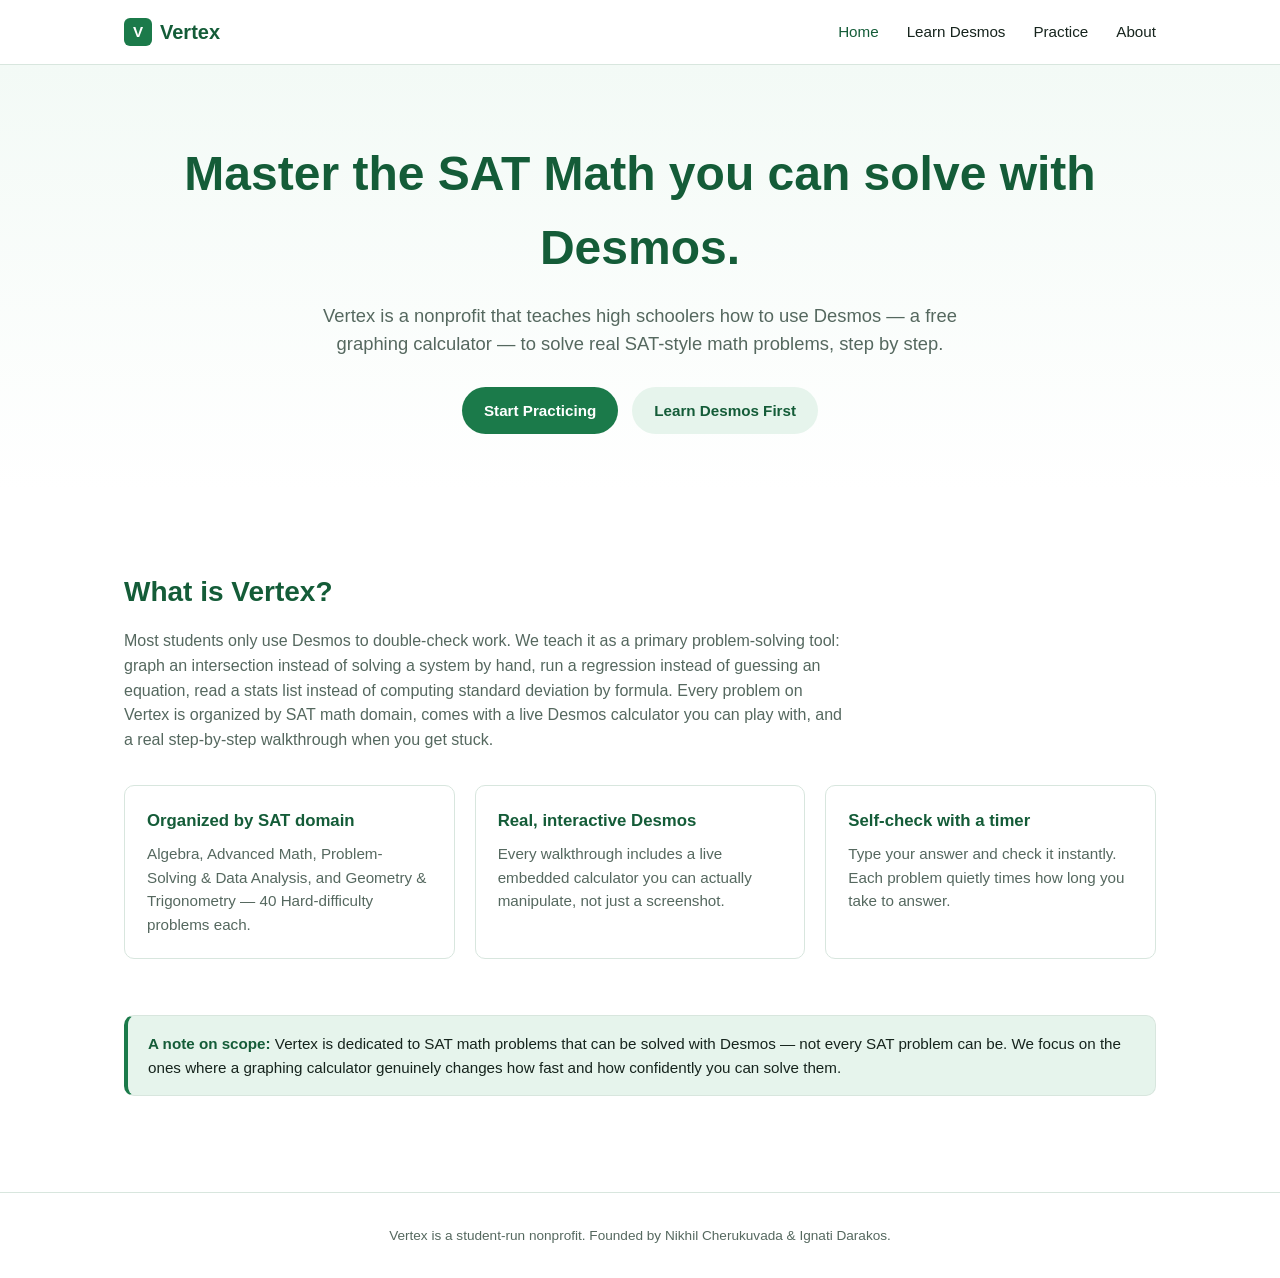
==== index.html @ a2140f3d "Initial commit: Vertex SAT math practice site Static site teaching high schoolers to solve SAT math " ====
<!DOCTYPE html>
<html lang="en">
<head>
<meta charset="UTF-8">
<meta name="viewport" content="width=device-width, initial-scale=1.0">
<title>Vertex — Learn SAT Math with Desmos</title>
<meta name="description" content="Vertex is a nonprofit teaching high schoolers to solve SAT math problems using Desmos.">
<link rel="stylesheet" href="css/style.css">
</head>
<body>

<nav class="site-nav">
  <div class="container">
    <a class="brand" href="index.html">
      <span class="brand-mark">V</span>
      Vertex
    </a>
    <ul class="nav-links">
      <li><a href="index.html" class="active">Home</a></li>
      <li><a href="learn.html">Learn Desmos</a></li>
      <li><a href="practice.html">Practice</a></li>
      <li><a href="about.html">About</a></li>
    </ul>
  </div>
</nav>

<header class="hero">
  <div class="container">
    <h1>Master the SAT Math you can solve with Desmos.</h1>
    <p>Vertex is a nonprofit that teaches high schoolers how to use Desmos — a free graphing calculator — to solve real SAT-style math problems, step by step.</p>
    <div class="hero-actions">
      <a class="btn btn-primary" href="practice.html">Start Practicing</a>
      <a class="btn btn-secondary" href="learn.html">Learn Desmos First</a>
    </div>
  </div>
</header>

<section class="section">
  <div class="container">
    <h2>What is Vertex?</h2>
    <p class="section-intro">
      Most students only use Desmos to double-check work. We teach it as a primary
      problem-solving tool: graph an intersection instead of solving a system by hand,
      run a regression instead of guessing an equation, read a stats list instead of
      computing standard deviation by formula. Every problem on Vertex is organized by
      SAT math domain, comes with a live Desmos calculator you can play with, and a
      real step-by-step walkthrough when you get stuck.
    </p>
    <div class="feature-grid">
      <div class="feature-card">
        <h3>Organized by SAT domain</h3>
        <p>Algebra, Advanced Math, Problem-Solving &amp; Data Analysis, and Geometry &amp; Trigonometry — 40 Hard-difficulty problems each.</p>
      </div>
      <div class="feature-card">
        <h3>Real, interactive Desmos</h3>
        <p>Every walkthrough includes a live embedded calculator you can actually manipulate, not just a screenshot.</p>
      </div>
      <div class="feature-card">
        <h3>Self-check with a timer</h3>
        <p>Type your answer and check it instantly. Each problem quietly times how long you take to answer.</p>
      </div>
    </div>
  </div>
</section>

<section class="section" style="padding-top:0;">
  <div class="container">
    <div class="note">
      <strong>A note on scope:</strong> Vertex is dedicated to SAT math problems that can be solved with Desmos —
      not every SAT problem can be. We focus on the ones where a graphing calculator genuinely changes how fast
      and how confidently you can solve them.
    </div>
  </div>
</section>

<footer class="site-footer">
  <div class="container">
    Vertex is a student-run nonprofit. Founded by Nikhil Cherukuvada &amp; Ignati Darakos.
  </div>
</footer>

</body>
</html>
---- css/style.css ----
:root {
  --green: #1b7a4a;
  --green-dark: #145c38;
  --green-light: #e6f4ec;
  --green-lighter: #f3faf6;
  --white: #ffffff;
  --text: #16241d;
  --text-muted: #55685f;
  --border: #d8e6de;
  --red: #b3261e;
  --red-light: #fbeceb;
  --radius: 10px;
  --shadow: 0 1px 3px rgba(22, 36, 29, 0.08), 0 1px 2px rgba(22, 36, 29, 0.06);
}

* {
  box-sizing: border-box;
}

html {
  scroll-behavior: smooth;
}

body {
  margin: 0;
  font-family: -apple-system, BlinkMacSystemFont, "Segoe UI", Roboto, Helvetica, Arial, sans-serif;
  color: var(--text);
  background: var(--white);
  line-height: 1.55;
}

a {
  color: var(--green-dark);
}

img {
  max-width: 100%;
  display: block;
}

.container {
  max-width: 1080px;
  margin: 0 auto;
  padding: 0 24px;
}

/* ---------- Nav ---------- */
.site-nav {
  border-bottom: 1px solid var(--border);
  position: sticky;
  top: 0;
  background: var(--white);
  z-index: 50;
}

.site-nav .container {
  display: flex;
  align-items: center;
  justify-content: space-between;
  height: 64px;
}

.brand {
  display: flex;
  align-items: center;
  gap: 8px;
  font-weight: 700;
  font-size: 1.25rem;
  color: var(--green-dark);
  text-decoration: none;
}

.brand-mark {
  width: 28px;
  height: 28px;
  border-radius: 6px;
  background: var(--green);
  display: inline-flex;
  align-items: center;
  justify-content: center;
  color: white;
  font-size: 0.95rem;
  font-weight: 800;
}

.nav-links {
  display: flex;
  gap: 28px;
  list-style: none;
  margin: 0;
  padding: 0;
}

.nav-links a {
  text-decoration: none;
  color: var(--text);
  font-weight: 500;
  font-size: 0.95rem;
}

.nav-links a:hover,
.nav-links a.active {
  color: var(--green-dark);
}

/* ---------- Buttons ---------- */
.btn {
  display: inline-block;
  padding: 12px 22px;
  border-radius: 999px;
  font-weight: 600;
  font-size: 0.95rem;
  text-decoration: none;
  border: none;
  cursor: pointer;
  transition: background 0.15s ease, transform 0.1s ease;
}

.btn-primary {
  background: var(--green);
  color: white;
}

.btn-primary:hover {
  background: var(--green-dark);
}

.btn-secondary {
  background: var(--green-light);
  color: var(--green-dark);
}

.btn-secondary:hover {
  background: #d9ecdf;
}

/* ---------- Hero / sections ---------- */
.hero {
  padding: 72px 0 56px;
  text-align: center;
  background: linear-gradient(180deg, var(--green-lighter) 0%, var(--white) 100%);
}

.hero h1 {
  font-size: clamp(2rem, 4vw, 3rem);
  margin: 0 0 16px;
  color: var(--green-dark);
}

.hero p {
  font-size: 1.15rem;
  color: var(--text-muted);
  max-width: 640px;
  margin: 0 auto 28px;
}

.hero-actions {
  display: flex;
  gap: 14px;
  justify-content: center;
  flex-wrap: wrap;
}

.section {
  padding: 56px 0;
}

.section h2 {
  font-size: 1.75rem;
  color: var(--green-dark);
  margin-bottom: 8px;
}

.section-intro {
  color: var(--text-muted);
  max-width: 720px;
  margin-bottom: 32px;
}

.feature-grid {
  display: grid;
  grid-template-columns: repeat(auto-fit, minmax(220px, 1fr));
  gap: 20px;
}

.feature-card {
  border: 1px solid var(--border);
  border-radius: var(--radius);
  padding: 22px;
  background: var(--white);
}

.feature-card h3 {
  margin: 0 0 8px;
  color: var(--green-dark);
  font-size: 1.05rem;
}

.feature-card p {
  margin: 0;
  color: var(--text-muted);
  font-size: 0.95rem;
}

/* ---------- Callout / note ---------- */
.note {
  background: var(--green-light);
  border: 1px solid var(--border);
  border-left: 4px solid var(--green);
  border-radius: var(--radius);
  padding: 16px 20px;
  color: var(--text);
  font-size: 0.95rem;
}

.note strong {
  color: var(--green-dark);
}

/* ---------- Team ---------- */
.team-grid {
  display: grid;
  grid-template-columns: repeat(auto-fit, minmax(240px, 1fr));
  gap: 24px;
}

.team-card {
  border: 1px solid var(--border);
  border-radius: var(--radius);
  padding: 24px;
  text-align: center;
}

.team-avatar {
  width: 72px;
  height: 72px;
  border-radius: 50%;
  background: var(--green-light);
  color: var(--green-dark);
  display: flex;
  align-items: center;
  justify-content: center;
  font-weight: 700;
  font-size: 1.4rem;
  margin: 0 auto 14px;
}

.team-card h3 {
  margin: 0 0 4px;
  color: var(--green-dark);
}

.team-card .role {
  color: var(--text-muted);
  font-size: 0.9rem;
  margin: 0;
}

/* ---------- Desmos embed ---------- */
.desmos-embed {
  width: 100%;
  height: 420px;
  border: 1px solid var(--border);
  border-radius: var(--radius);
  overflow: hidden;
}

.desmos-embed.small {
  height: 320px;
}

/* ---------- Practice page ---------- */
.practice-header {
  padding: 40px 0 8px;
}

.practice-note {
  margin: 20px 0 8px;
}

.category-nav {
  display: flex;
  gap: 10px;
  flex-wrap: wrap;
  margin: 28px 0;
  position: sticky;
  top: 65px;
  background: var(--white);
  padding: 10px 0;
  z-index: 40;
  border-bottom: 1px solid var(--border);
}

.category-nav a {
  text-decoration: none;
  padding: 8px 16px;
  border-radius: 999px;
  background: var(--green-light);
  color: var(--green-dark);
  font-size: 0.9rem;
  font-weight: 600;
}

.category-nav a:hover {
  background: #d9ecdf;
}

.category-section {
  padding: 40px 0 8px;
  scroll-margin-top: 130px;
}

.category-section h2 {
  color: var(--green-dark);
  border-bottom: 2px solid var(--green-light);
  padding-bottom: 10px;
}

.category-count {
  color: var(--text-muted);
  font-weight: 400;
  font-size: 1rem;
}

.problem-viewer {
  margin-top: 20px;
}

.viewer-nav {
  display: flex;
  align-items: center;
  justify-content: space-between;
  gap: 12px;
  margin-bottom: 14px;
}

.viewer-counter {
  font-size: 0.9rem;
  color: var(--text-muted);
  font-variant-numeric: tabular-nums;
}

.btn-nav {
  background: var(--green-light);
  color: var(--green-dark);
  border: none;
  padding: 10px 18px;
  border-radius: 999px;
  font-weight: 600;
  font-size: 0.9rem;
  cursor: pointer;
}

.btn-nav:hover:not(:disabled) {
  background: #d9ecdf;
}

.btn-nav:disabled {
  opacity: 0.4;
  cursor: not-allowed;
}

.problem-card {
  border: 1px solid var(--border);
  border-radius: var(--radius);
  background: var(--white);
  box-shadow: var(--shadow);
  overflow: hidden;
}

.problem-card-header {
  display: flex;
  align-items: flex-start;
  justify-content: space-between;
  gap: 16px;
  padding: 18px 20px;
}

.problem-meta {
  display: flex;
  align-items: center;
  gap: 10px;
  margin-bottom: 8px;
  flex-wrap: wrap;
}

.subcategory-tag {
  font-size: 0.75rem;
  font-weight: 700;
  text-transform: uppercase;
  letter-spacing: 0.03em;
  color: var(--green-dark);
  background: var(--green-light);
  padding: 3px 9px;
  border-radius: 999px;
}

.stopwatch {
  font-variant-numeric: tabular-nums;
  font-size: 0.8rem;
  color: var(--text-muted);
  background: var(--green-lighter);
  border: 1px solid var(--border);
  padding: 3px 9px;
  border-radius: 999px;
  display: inline-flex;
  align-items: center;
  gap: 5px;
}

.stopwatch.frozen {
  color: var(--green-dark);
  border-color: var(--green);
}

.problem-question {
  margin: 0;
  font-size: 1.02rem;
}

.problem-check-row {
  display: flex;
  gap: 10px;
  align-items: center;
  padding: 0 20px 18px;
  flex-wrap: wrap;
}

.problem-check-row input[type="text"] {
  flex: 1;
  min-width: 140px;
  padding: 10px 14px;
  border: 1px solid var(--border);
  border-radius: 8px;
  font-size: 0.95rem;
}

.problem-check-row input[type="text"]:focus {
  outline: 2px solid var(--green);
  outline-offset: 1px;
}

.btn-check {
  background: var(--green);
  color: white;
  border: none;
  padding: 10px 18px;
  border-radius: 8px;
  font-weight: 600;
  cursor: pointer;
  font-size: 0.9rem;
}

.btn-check:hover {
  background: var(--green-dark);
}

.btn-toggle-steps {
  background: none;
  border: none;
  color: var(--green-dark);
  font-weight: 600;
  font-size: 0.9rem;
  cursor: pointer;
  padding: 10px 18px 18px;
}

.btn-toggle-steps:hover {
  text-decoration: underline;
}

.feedback {
  font-size: 0.9rem;
  font-weight: 600;
  padding: 4px 0;
}

.feedback.correct {
  color: var(--green-dark);
}

.feedback.incorrect {
  color: var(--red);
}

.problem-steps {
  display: none;
  border-top: 1px solid var(--border);
  background: var(--green-lighter);
  padding: 20px;
}

.problem-steps.open {
  display: block;
}

.problem-steps ol {
  padding-left: 20px;
  margin: 0 0 20px;
}

.problem-steps li {
  margin-bottom: 14px;
}

.problem-steps li img {
  margin-top: 8px;
  border: 1px solid var(--border);
  border-radius: 8px;
  max-width: 480px;
}

.problem-answer-reveal {
  font-weight: 600;
  color: var(--green-dark);
  margin-bottom: 16px;
}

/* ---------- Footer ---------- */
.site-footer {
  border-top: 1px solid var(--border);
  padding: 32px 0;
  margin-top: 40px;
  color: var(--text-muted);
  font-size: 0.85rem;
  text-align: center;
}

/* ---------- Responsive ---------- */
@media (max-width: 640px) {
  .nav-links {
    gap: 16px;
  }
  .site-nav .container {
    flex-wrap: wrap;
    height: auto;
    padding-top: 10px;
    padding-bottom: 10px;
  }
  .desmos-embed {
    height: 320px;
  }
  .category-nav {
    top: 96px;
  }
}
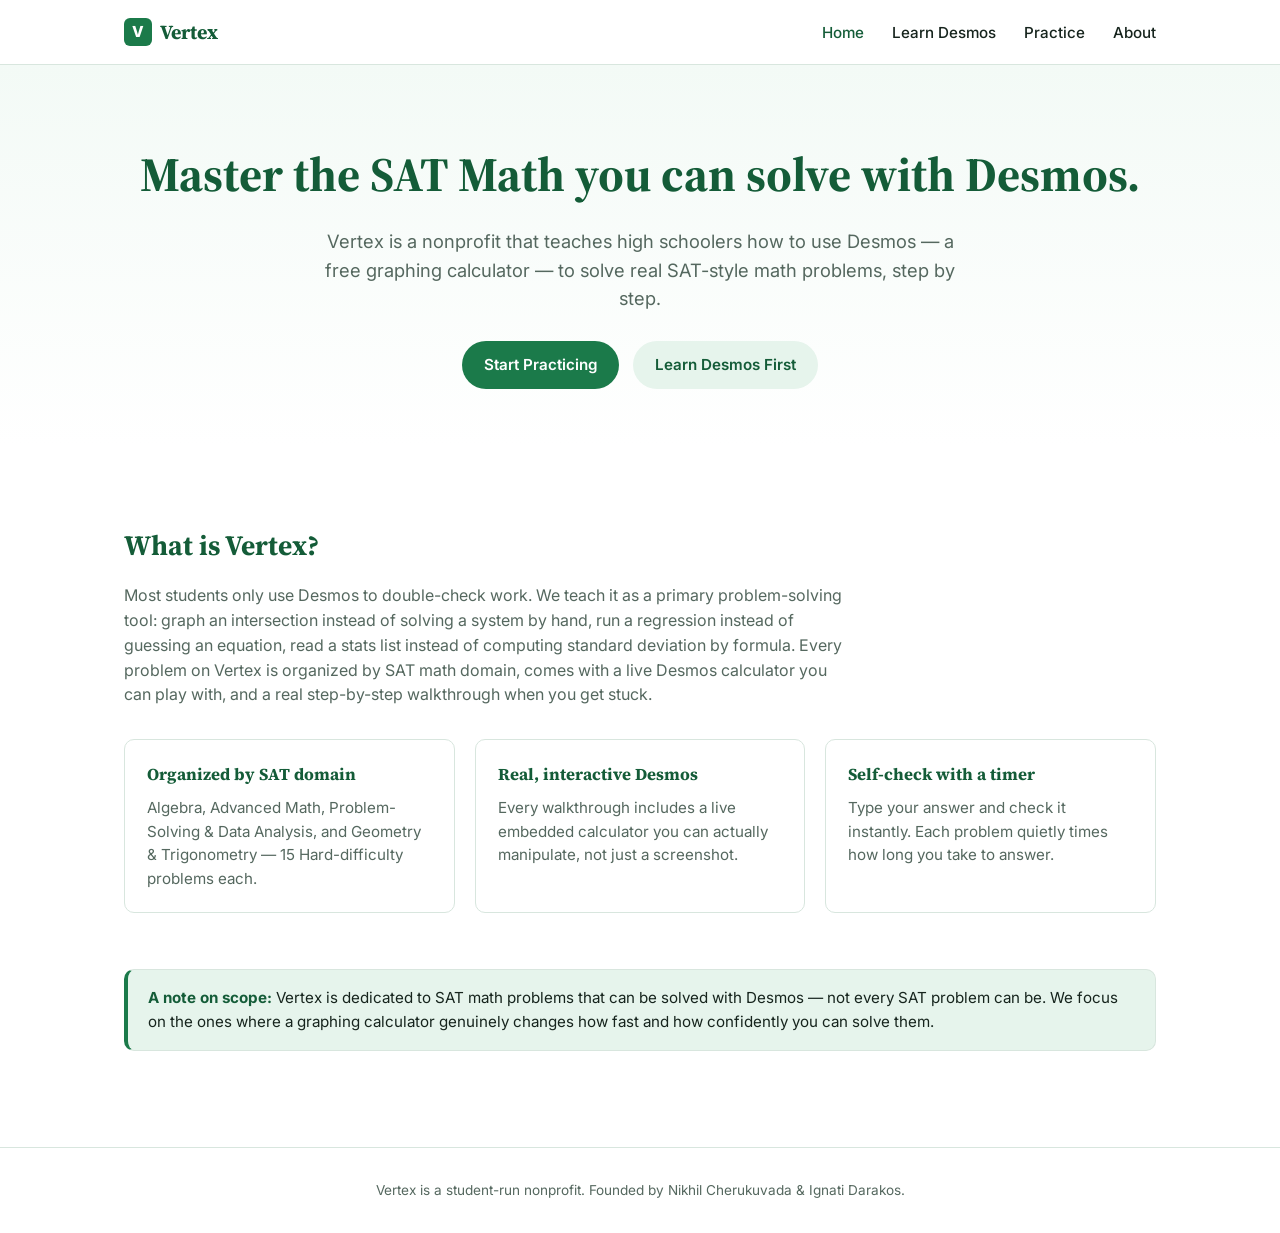
==== commit 51f483c7: "Rewrite all problems to exact real Question Bank text, trim categories, redesign site - Replace mirr" ====
--- a/index.html
+++ b/index.html
@@ -5,7 +5,10 @@
 <meta name="viewport" content="width=device-width, initial-scale=1.0">
 <title>Vertex — Learn SAT Math with Desmos</title>
 <meta name="description" content="Vertex is a nonprofit teaching high schoolers to solve SAT math problems using Desmos.">
-<link rel="stylesheet" href="css/style.css">
+<link rel="preconnect" href="https://fonts.googleapis.com">
+<link rel="preconnect" href="https://fonts.gstatic.com" crossorigin>
+<link href="https://fonts.googleapis.com/css2?family=Inter:wght@400;500;600;700;800&family=Source+Serif+4:opsz,wght@8..60,500;8..60,600;8..60,700&display=swap" rel="stylesheet">
+<link rel="stylesheet" href="css/style.css?v=5">
 </head>
 <body>
 
@@ -49,7 +52,7 @@
     <div class="feature-grid">
       <div class="feature-card">
         <h3>Organized by SAT domain</h3>
-        <p>Algebra, Advanced Math, Problem-Solving &amp; Data Analysis, and Geometry &amp; Trigonometry — 40 Hard-difficulty problems each.</p>
+        <p>Algebra, Advanced Math, Problem-Solving &amp; Data Analysis, and Geometry &amp; Trigonometry — 15 Hard-difficulty problems each.</p>
       </div>
       <div class="feature-card">
         <h3>Real, interactive Desmos</h3>
--- a/css/style.css
+++ b/css/style.css
@@ -23,10 +23,14 @@
 
 body {
   margin: 0;
-  font-family: -apple-system, BlinkMacSystemFont, "Segoe UI", Roboto, Helvetica, Arial, sans-serif;
+  font-family: "Inter", -apple-system, BlinkMacSystemFont, "Segoe UI", Roboto, Helvetica, Arial, sans-serif;
   color: var(--text);
   background: var(--white);
   line-height: 1.55;
+}
+
+h1, h2, h3, h4, h5, h6, .brand {
+  font-family: "Source Serif 4", Georgia, "Times New Roman", serif;
 }
 
 a {
@@ -79,6 +83,7 @@
   align-items: center;
   justify-content: center;
   color: white;
+  font-family: "Inter", -apple-system, BlinkMacSystemFont, "Segoe UI", Roboto, Helvetica, Arial, sans-serif;
   font-size: 0.95rem;
   font-weight: 800;
 }
@@ -202,6 +207,56 @@
   font-size: 0.95rem;
 }
 
+code {
+  font-family: "SFMono-Regular", Consolas, "Liberation Mono", Menlo, monospace;
+  font-size: 0.88em;
+  background: var(--green-light);
+  color: var(--green-dark);
+  padding: 2px 6px;
+  border-radius: 4px;
+}
+
+/* ---------- Prompt / cheat-sheet cards ---------- */
+.prompt-grid {
+  display: grid;
+  grid-template-columns: repeat(auto-fit, minmax(260px, 1fr));
+  gap: 20px;
+}
+
+.prompt-card {
+  border: 1px solid var(--border);
+  border-radius: var(--radius);
+  padding: 22px;
+  background: var(--white);
+  display: flex;
+  flex-direction: column;
+  gap: 8px;
+}
+
+.prompt-card h3 {
+  margin: 0;
+  color: var(--green-dark);
+  font-size: 1.02rem;
+}
+
+.prompt-card > code {
+  display: block;
+  width: fit-content;
+  max-width: 100%;
+  white-space: pre-wrap;
+  word-break: break-word;
+}
+
+.prompt-card p code {
+  white-space: nowrap;
+}
+
+.prompt-card p {
+  margin: 4px 0 0;
+  color: var(--text-muted);
+  font-size: 0.92rem;
+}
+
 /* ---------- Callout / note ---------- */
 .note {
   background: var(--green-light);
@@ -416,6 +471,33 @@
 .problem-question {
   margin: 0;
   font-size: 1.02rem;
+}
+
+.problem-choices {
+  margin: 10px 0 0;
+  padding: 0;
+  list-style: none;
+  display: flex;
+  flex-direction: column;
+  gap: 4px;
+}
+
+.problem-choices li {
+  font-size: 1.02rem;
+}
+
+.attempt-label {
+  margin: 4px 20px 8px;
+  font-size: 0.8rem;
+  font-weight: 700;
+  text-transform: uppercase;
+  letter-spacing: 0.03em;
+  color: var(--text-muted);
+}
+
+.desmos-embed.attempt {
+  width: calc(100% - 40px);
+  margin: 0 20px 18px;
 }
 
 .problem-check-row {
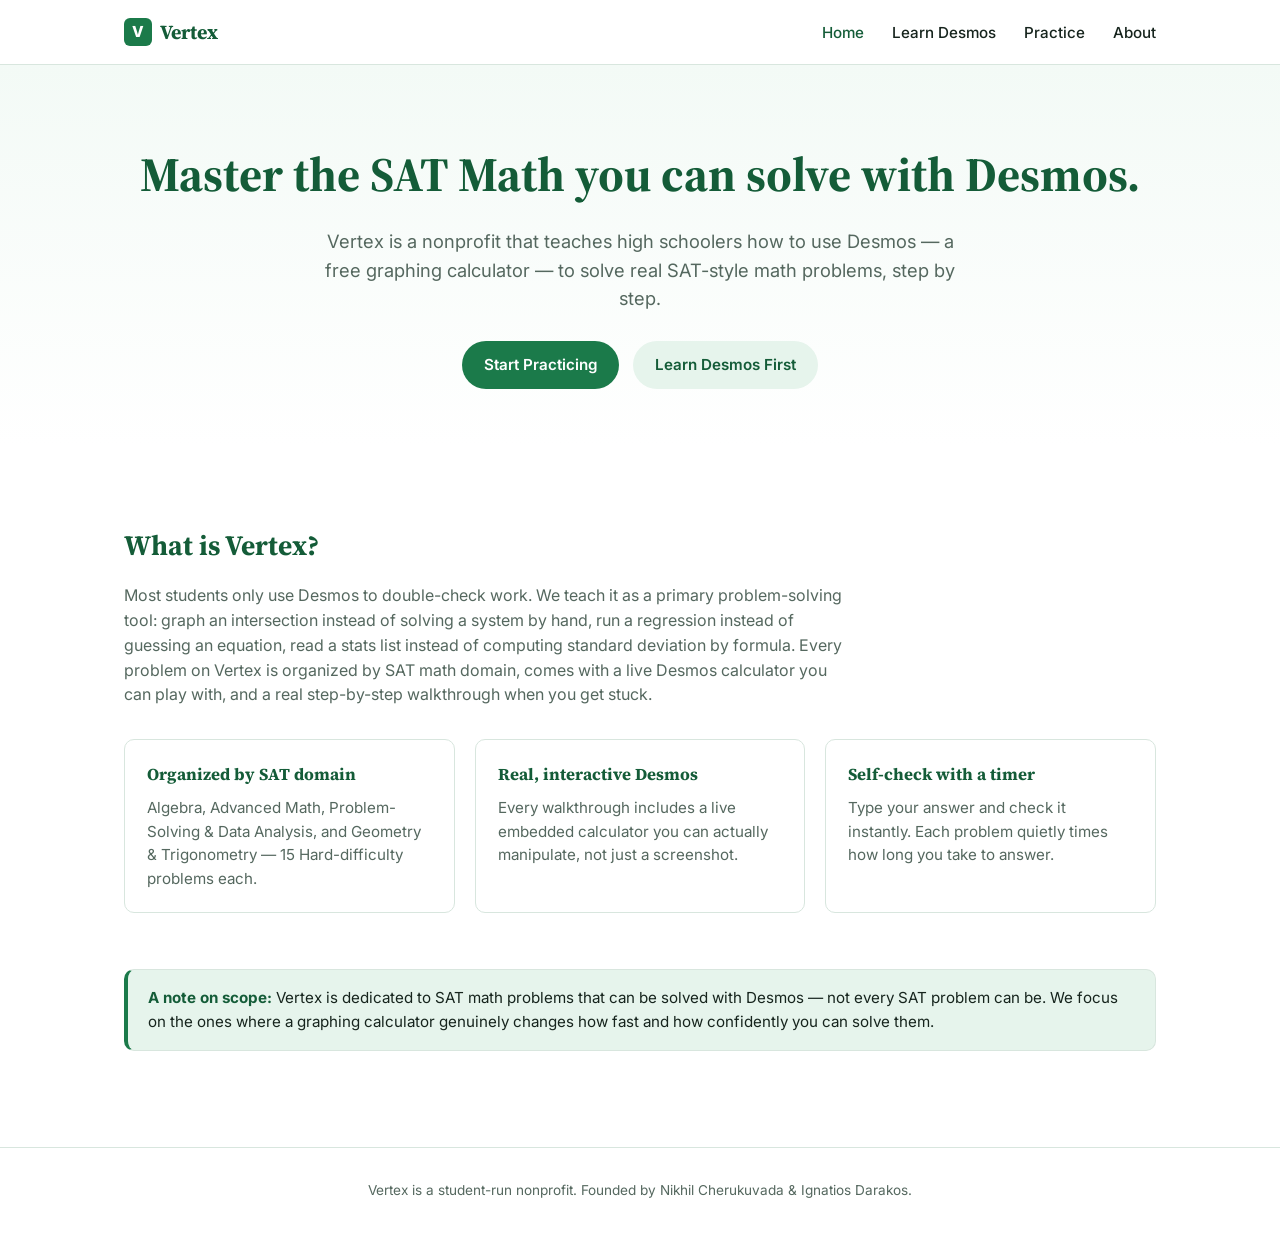
==== commit ea9d0ddd: "Center About page sections and fix founder name - Center "Our mission" and "Founders" headings/copy " ====
--- a/index.html
+++ b/index.html
@@ -78,7 +78,7 @@
 
 <footer class="site-footer">
   <div class="container">
-    Vertex is a student-run nonprofit. Founded by Nikhil Cherukuvada &amp; Ignati Darakos.
+    Vertex is a student-run nonprofit. Founded by Nikhil Cherukuvada &amp; Ignatios Darakos.
   </div>
 </footer>
 
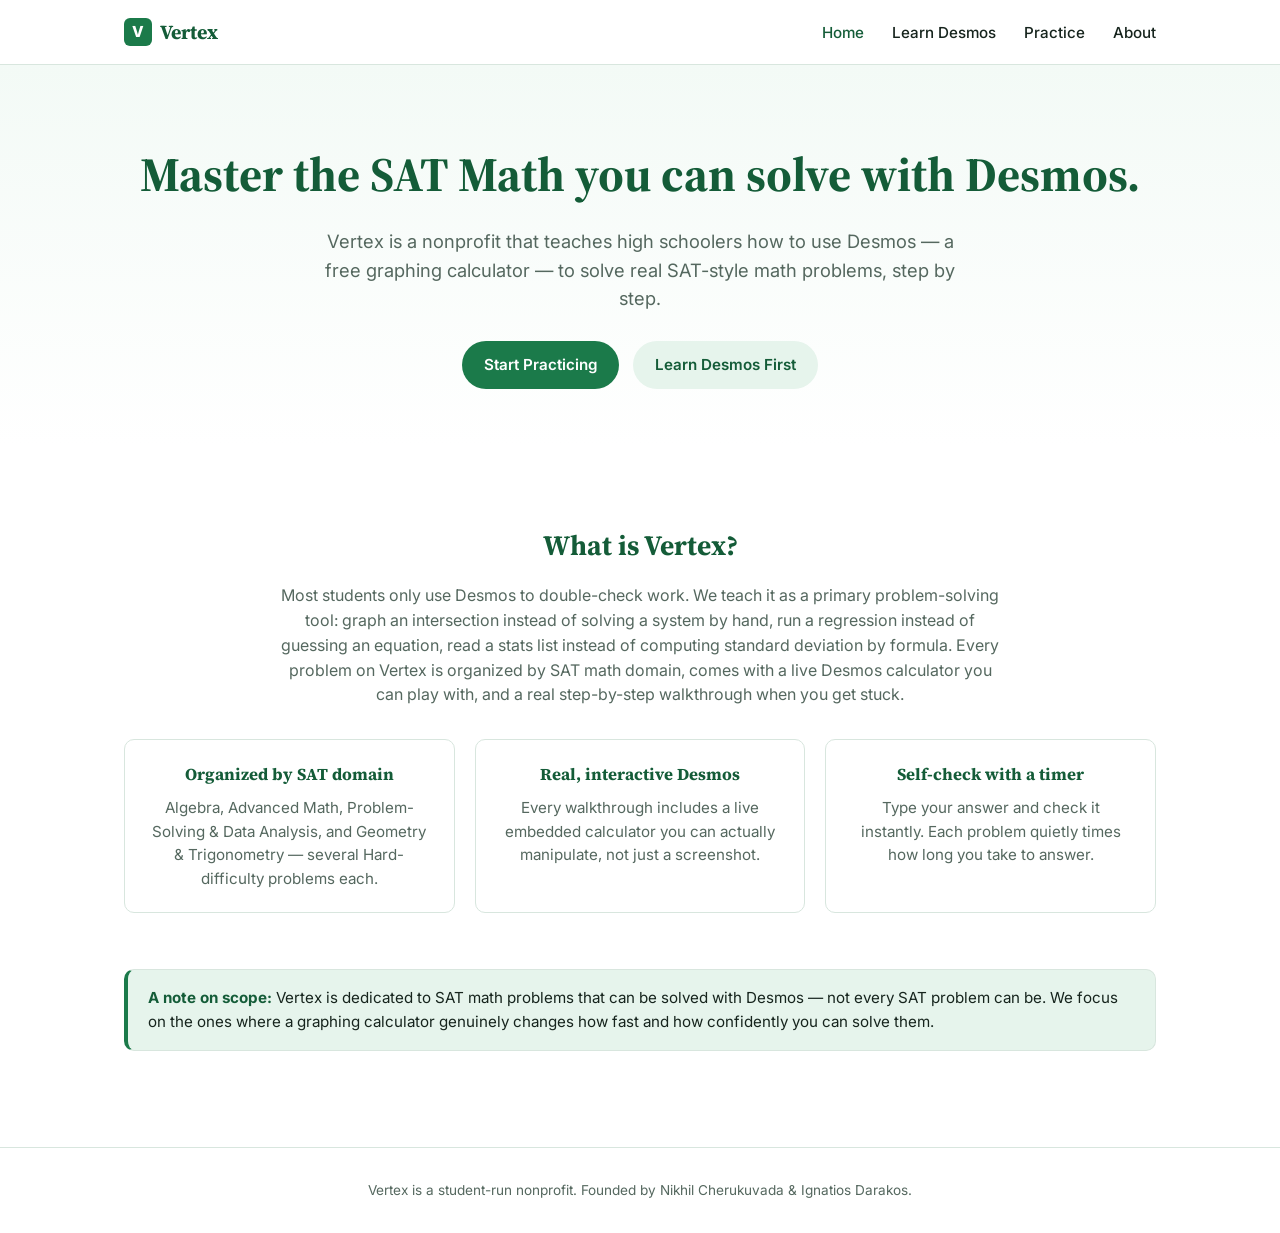
==== commit dce9a48a: "Center "What is Vertex" section, fix problem-count copy, add README - Center the "What is Vertex?" h" ====
--- a/index.html
+++ b/index.html
@@ -38,10 +38,10 @@
   </div>
 </header>
 
-<section class="section">
+<section class="section" style="text-align:center;">
   <div class="container">
     <h2>What is Vertex?</h2>
-    <p class="section-intro">
+    <p class="section-intro" style="margin-left:auto; margin-right:auto;">
       Most students only use Desmos to double-check work. We teach it as a primary
       problem-solving tool: graph an intersection instead of solving a system by hand,
       run a regression instead of guessing an equation, read a stats list instead of
@@ -52,7 +52,7 @@
     <div class="feature-grid">
       <div class="feature-card">
         <h3>Organized by SAT domain</h3>
-        <p>Algebra, Advanced Math, Problem-Solving &amp; Data Analysis, and Geometry &amp; Trigonometry — 15 Hard-difficulty problems each.</p>
+        <p>Algebra, Advanced Math, Problem-Solving &amp; Data Analysis, and Geometry &amp; Trigonometry — several Hard-difficulty problems each.</p>
       </div>
       <div class="feature-card">
         <h3>Real, interactive Desmos</h3>
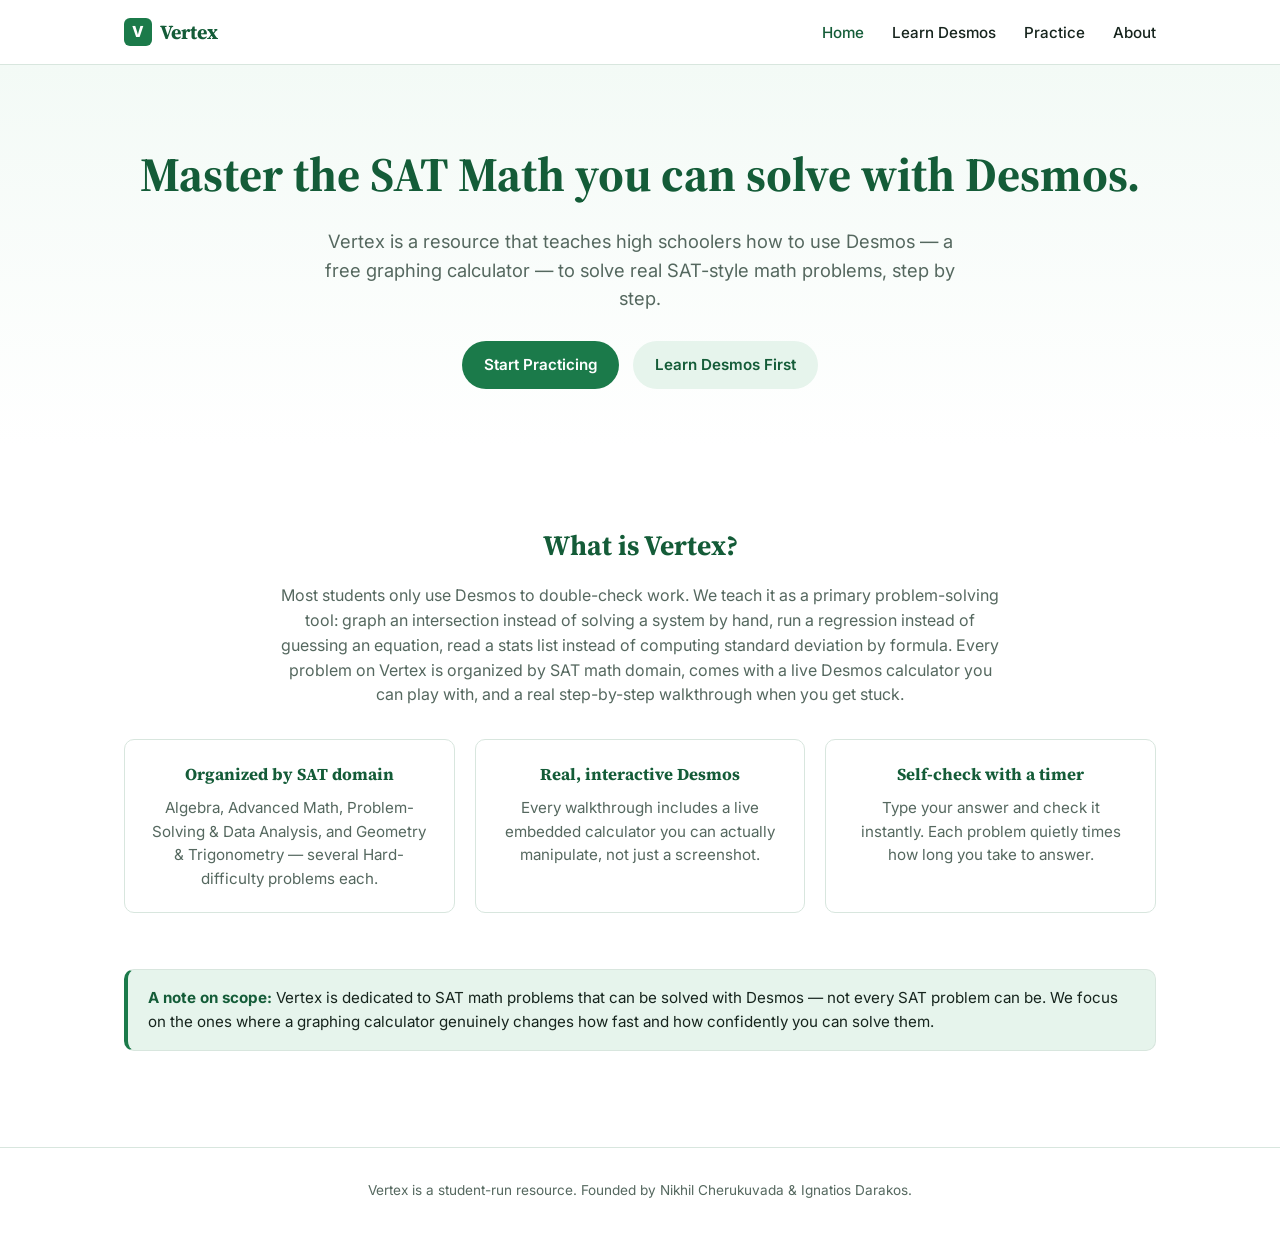
==== commit 61c5d4e3: "Fix README typo, remove "nonprofit" from site copy - Fix "wesbite" typo in README - Replace "nonprof" ====
--- a/index.html
+++ b/index.html
@@ -1,13 +1,23 @@
 <!DOCTYPE html>
 <html lang="en">
 <head>
+<!-- Google tag (gtag.js) -->
+<script async src="https://www.googletagmanager.com/gtag/js?id=G-5FY78ENZ71"></script>
+<script>
+  window.dataLayer = window.dataLayer || [];
+  function gtag(){dataLayer.push(arguments);}
+  gtag('js', new Date());
+
+  gtag('config', 'G-5FY78ENZ71');
+</script>
 <meta charset="UTF-8">
 <meta name="viewport" content="width=device-width, initial-scale=1.0">
 <title>Vertex — Learn SAT Math with Desmos</title>
-<meta name="description" content="Vertex is a nonprofit teaching high schoolers to solve SAT math problems using Desmos.">
+<meta name="description" content="Vertex is a resource teaching high schoolers to solve SAT math problems using Desmos.">
 <link rel="preconnect" href="https://fonts.googleapis.com">
 <link rel="preconnect" href="https://fonts.gstatic.com" crossorigin>
 <link href="https://fonts.googleapis.com/css2?family=Inter:wght@400;500;600;700;800&family=Source+Serif+4:opsz,wght@8..60,500;8..60,600;8..60,700&display=swap" rel="stylesheet">
+<link rel="icon" type="image/svg+xml" href="assets/favicon.svg">
 <link rel="stylesheet" href="css/style.css?v=5">
 </head>
 <body>
@@ -30,7 +40,7 @@
 <header class="hero">
   <div class="container">
     <h1>Master the SAT Math you can solve with Desmos.</h1>
-    <p>Vertex is a nonprofit that teaches high schoolers how to use Desmos — a free graphing calculator — to solve real SAT-style math problems, step by step.</p>
+    <p>Vertex is a resource that teaches high schoolers how to use Desmos — a free graphing calculator — to solve real SAT-style math problems, step by step.</p>
     <div class="hero-actions">
       <a class="btn btn-primary" href="practice.html">Start Practicing</a>
       <a class="btn btn-secondary" href="learn.html">Learn Desmos First</a>
@@ -78,7 +88,7 @@
 
 <footer class="site-footer">
   <div class="container">
-    Vertex is a student-run nonprofit. Founded by Nikhil Cherukuvada &amp; Ignatios Darakos.
+    Vertex is a student-run resource. Founded by Nikhil Cherukuvada &amp; Ignatios Darakos.
   </div>
 </footer>
 
